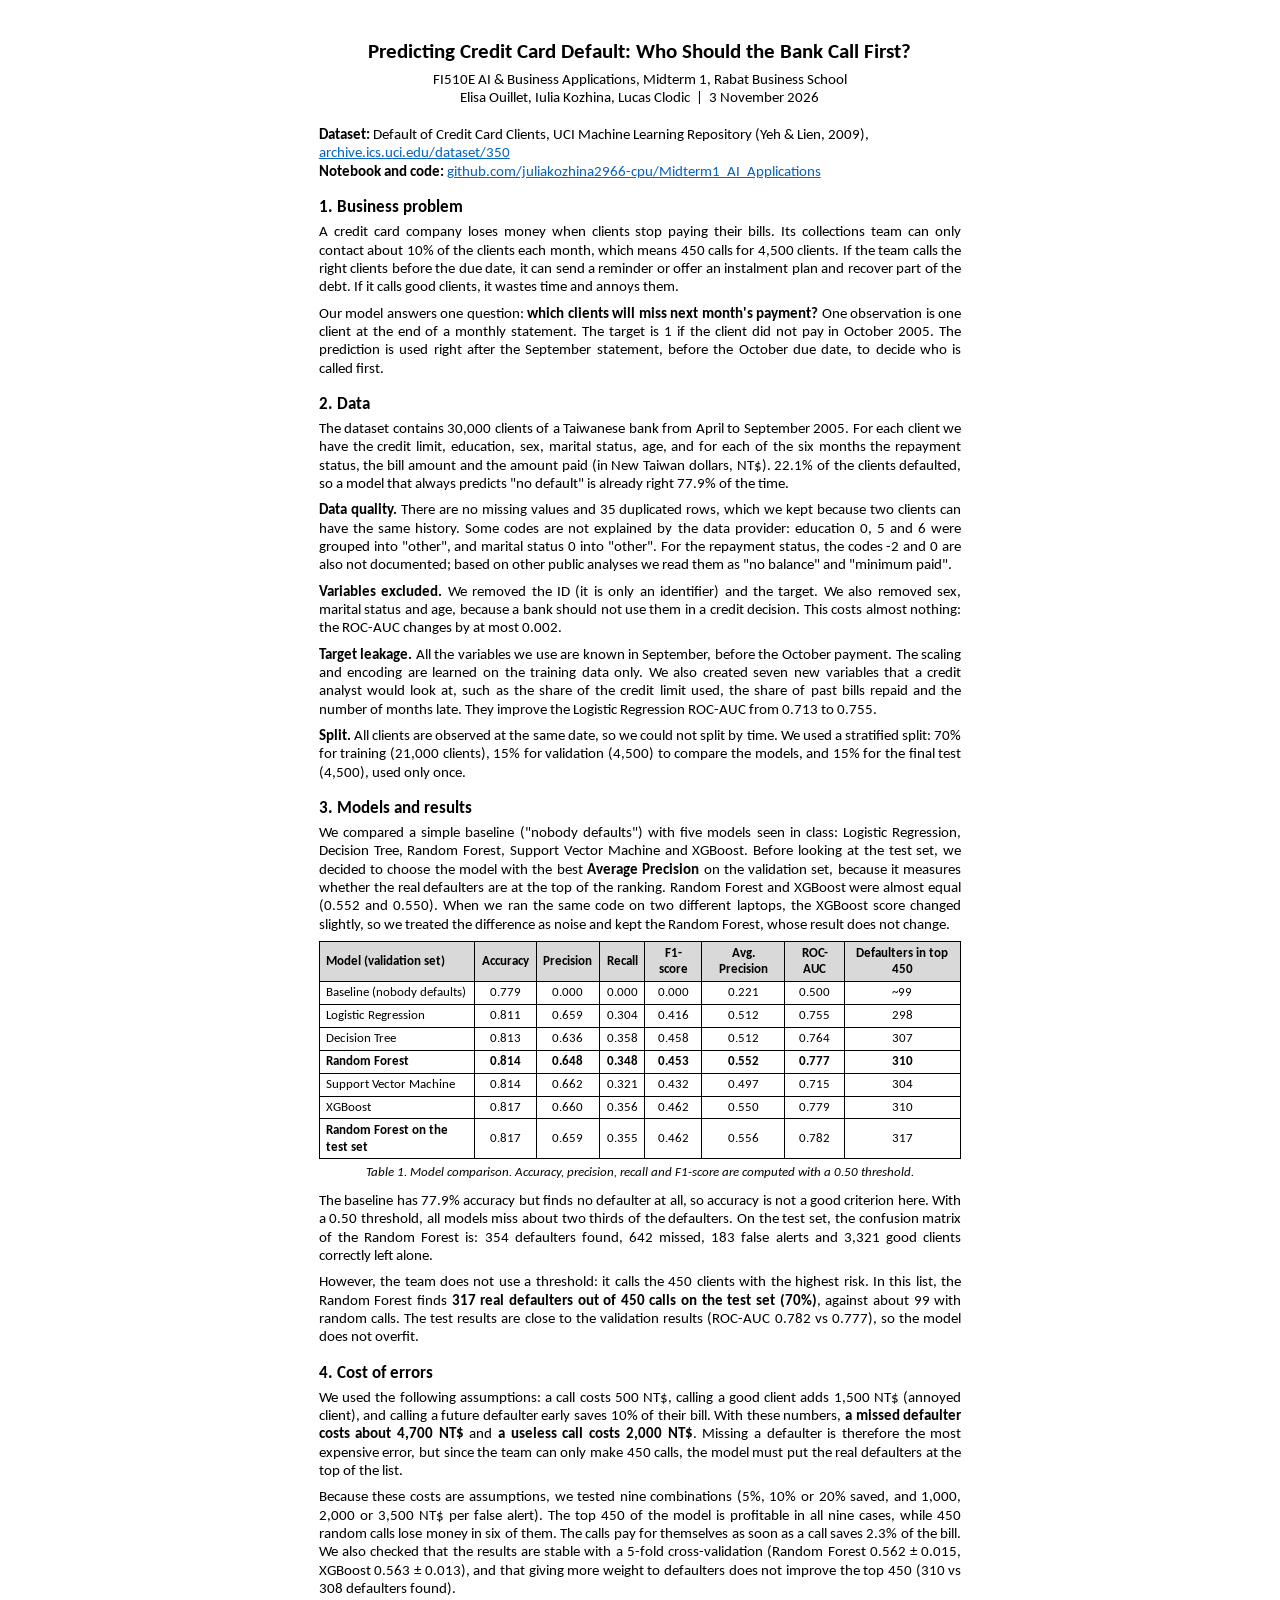
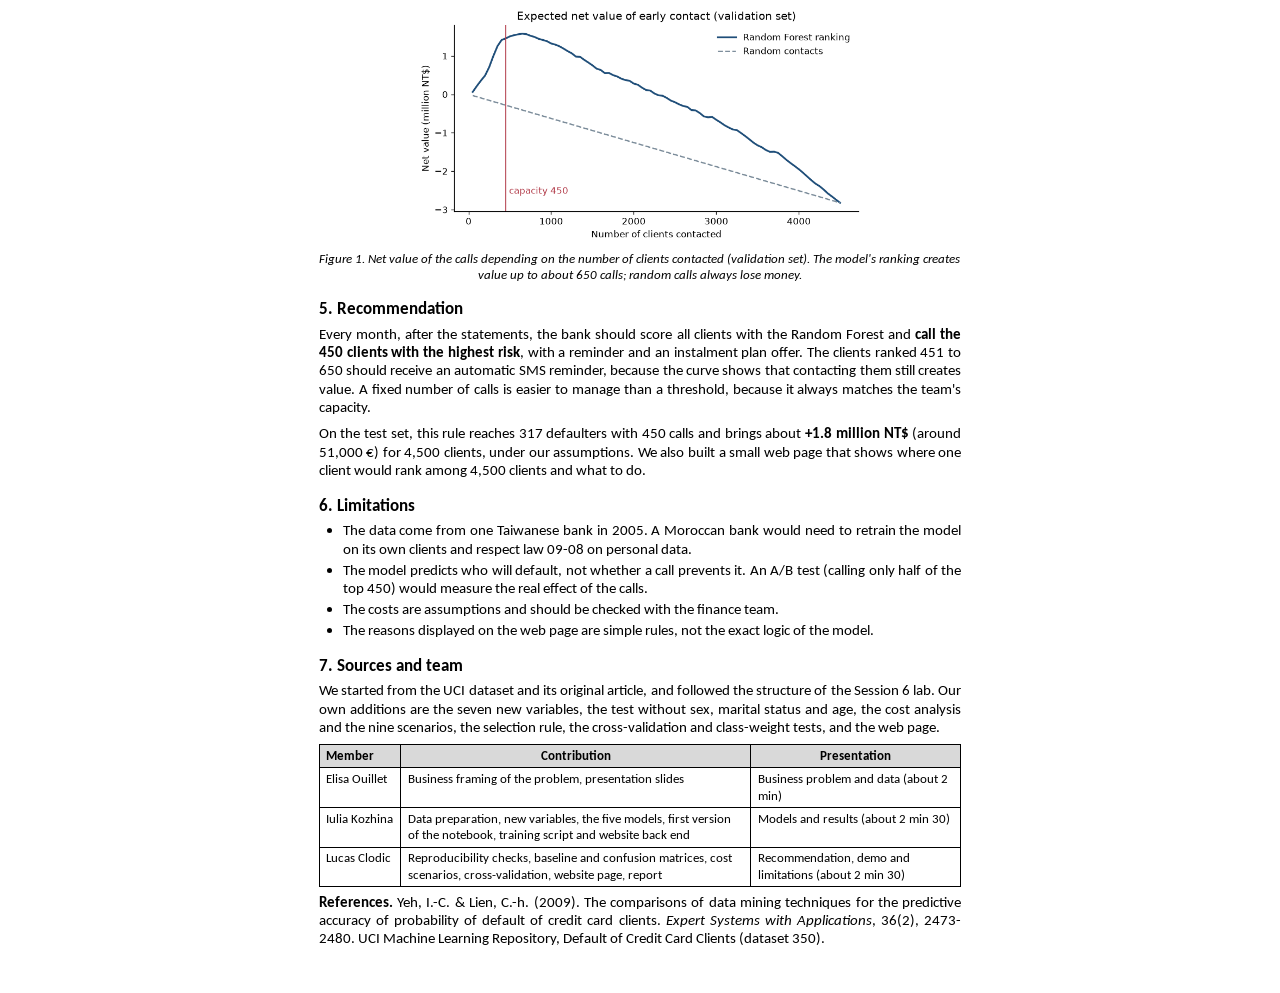
==== report/business_report.html @ 8e851d59 "Reorganise the repository: slides/, notes/, report/ and results/ The old reports/ folder mixed the d" ====
<!doctype html>
<html lang="en">
<head>
<meta charset="utf-8">
<title>FI510E Midterm 1 - Credit card default prediction - Business report</title>
<!-- Carlito has the same metrics as Calibri, Word's default font -->
<link rel="stylesheet" href="https://fonts.googleapis.com/css2?family=Carlito:ital,wght@0,400;0,700;1,400&display=swap">
<style>
  @page { size: A4; margin: 2cm; }
  body {
    font-family: Calibri, Carlito, Arial, sans-serif;
    font-size: 11pt;
    line-height: 1.25;
    color: #000;
    max-width: 17cm;
    margin: 0 auto;
    padding: 1cm 0;
  }
  @media print { body { padding: 0; max-width: none; } }
  .title { text-align: center; margin-bottom: 14pt; }
  .title h1 { font-size: 16pt; margin: 0 0 4pt; }
  .title p { margin: 0; text-align: center; }
  p.sources { text-align: left; }
  h2 { font-size: 12.5pt; margin: 12pt 0 4pt; break-after: avoid; }
  p { text-align: justify; margin: 0 0 6pt; }
  ul { margin: 0 0 6pt; padding-left: 18pt; }
  li { text-align: justify; margin-bottom: 2pt; }
  table { border-collapse: collapse; width: 100%; margin: 4pt 0 4pt; font-size: 10pt; break-inside: avoid; }
  th, td { border: 1px solid #000; padding: 2pt 5pt; text-align: center; }
  th { background: #d9d9d9; }
  td:first-child, th:first-child { text-align: left; }
  .caption { font-size: 9.5pt; font-style: italic; text-align: center; margin-bottom: 8pt; }
  .figure { text-align: center; margin: 6pt 0 2pt; break-inside: avoid; }
  .figure img { width: 70%; }
  .team td { text-align: left; vertical-align: top; }
  .team td:first-child { white-space: nowrap; }
  a { color: #0563c1; }
</style>
</head>
<body>

<div class="title">
  <h1>Predicting Credit Card Default: Who Should the Bank Call First?</h1>
  <p>FI510E AI &amp; Business Applications, Midterm 1, Rabat Business School</p>
  <p>Elisa Ouillet, Iulia Kozhina, Lucas Clodic &nbsp;|&nbsp; 3 November 2026</p>
</div>

<p class="sources"><b>Dataset:</b> Default of Credit Card Clients, UCI Machine Learning Repository (Yeh &amp; Lien, 2009),
<a href="https://archive.ics.uci.edu/dataset/350/default+of+credit+card+clients">archive.ics.uci.edu/dataset/350</a><br>
<b>Notebook and code:</b> <a href="https://github.com/juliakozhina2966-cpu/Midterm1_AI_Applications">github.com/juliakozhina2966-cpu/Midterm1_AI_Applications</a></p>

<h2>1. Business problem</h2>
<p>A credit card company loses money when clients stop paying their bills. Its collections team can only contact about 10% of the
clients each month, which means 450 calls for 4,500 clients. If the team calls the right clients before the due date, it can send a
reminder or offer an instalment plan and recover part of the debt. If it calls good clients, it wastes time and annoys them.</p>
<p>Our model answers one question: <b>which clients will miss next month's payment?</b> One observation is one client at the end of a
monthly statement. The target is 1 if the client did not pay in October 2005. The prediction is used right after the September
statement, before the October due date, to decide who is called first.</p>

<h2>2. Data</h2>
<p>The dataset contains 30,000 clients of a Taiwanese bank from April to September 2005. For each client we have the credit limit,
education, sex, marital status, age, and for each of the six months the repayment status, the bill amount and the amount paid
(in New Taiwan dollars, NT$). 22.1% of the clients defaulted, so a model that always predicts "no default" is already right 77.9% of the time.</p>
<p><b>Data quality.</b> There are no missing values and 35 duplicated rows, which we kept because two clients can have the same history.
Some codes are not explained by the data provider: education 0, 5 and 6 were grouped into "other", and marital status 0 into "other".
For the repayment status, the codes -2 and 0 are also not documented; based on other public analyses we read them as "no balance"
and "minimum paid".</p>
<p><b>Variables excluded.</b> We removed the ID (it is only an identifier) and the target. We also removed sex, marital status and age,
because a bank should not use them in a credit decision. This costs almost nothing: the ROC-AUC changes by at most 0.002.</p>
<p><b>Target leakage.</b> All the variables we use are known in September, before the October payment. The scaling and encoding are
learned on the training data only. We also created seven new variables that a credit analyst would look at, such as the share of the
credit limit used, the share of past bills repaid and the number of months late. They improve the Logistic Regression ROC-AUC from 0.713 to 0.755.</p>
<p><b>Split.</b> All clients are observed at the same date, so we could not split by time. We used a stratified split:
70% for training (21,000 clients), 15% for validation (4,500) to compare the models, and 15% for the final test (4,500), used only once.</p>

<h2>3. Models and results</h2>
<p>We compared a simple baseline ("nobody defaults") with five models seen in class: Logistic Regression, Decision Tree,
Random Forest, Support Vector Machine and XGBoost. Before looking at the test set, we decided to choose the model with the best
<b>Average Precision</b> on the validation set, because it measures whether the real defaulters are at the top of the ranking.
Random Forest and XGBoost were almost equal (0.552 and 0.550). When we ran the same code on two different laptops, the XGBoost score
changed slightly, so we treated the difference as noise and kept the Random Forest, whose result does not change.</p>

<table>
  <tr><th>Model (validation set)</th><th>Accuracy</th><th>Precision</th><th>Recall</th><th>F1-score</th><th>Avg. Precision</th><th>ROC-AUC</th><th>Defaulters in top 450</th></tr>
  <tr><td>Baseline (nobody defaults)</td><td>0.779</td><td>0.000</td><td>0.000</td><td>0.000</td><td>0.221</td><td>0.500</td><td>~99</td></tr>
  <tr><td>Logistic Regression</td><td>0.811</td><td>0.659</td><td>0.304</td><td>0.416</td><td>0.512</td><td>0.755</td><td>298</td></tr>
  <tr><td>Decision Tree</td><td>0.813</td><td>0.636</td><td>0.358</td><td>0.458</td><td>0.512</td><td>0.764</td><td>307</td></tr>
  <tr><td><b>Random Forest</b></td><td><b>0.814</b></td><td><b>0.648</b></td><td><b>0.348</b></td><td><b>0.453</b></td><td><b>0.552</b></td><td><b>0.777</b></td><td><b>310</b></td></tr>
  <tr><td>Support Vector Machine</td><td>0.814</td><td>0.662</td><td>0.321</td><td>0.432</td><td>0.497</td><td>0.715</td><td>304</td></tr>
  <tr><td>XGBoost</td><td>0.817</td><td>0.660</td><td>0.356</td><td>0.462</td><td>0.550</td><td>0.779</td><td>310</td></tr>
  <tr><td><b>Random Forest on the test set</b></td><td>0.817</td><td>0.659</td><td>0.355</td><td>0.462</td><td>0.556</td><td>0.782</td><td>317</td></tr>
</table>
<p class="caption">Table 1. Model comparison. Accuracy, precision, recall and F1-score are computed with a 0.50 threshold.</p>

<p>The baseline has 77.9% accuracy but finds no defaulter at all, so accuracy is not a good criterion here. With a 0.50 threshold, all
models miss about two thirds of the defaulters. On the test set, the confusion matrix of the Random Forest is: 354 defaulters found,
642 missed, 183 false alerts and 3,321 good clients correctly left alone.</p>
<p>However, the team does not use a threshold: it calls the 450 clients with the highest risk. In this list, the Random Forest finds
<b>317 real defaulters out of 450 calls on the test set (70%)</b>, against about 99 with random calls. The test results are close to the
validation results (ROC-AUC 0.782 vs 0.777), so the model does not overfit.</p>

<h2>4. Cost of errors</h2>
<p>We used the following assumptions: a call costs 500 NT$, calling a good client adds 1,500 NT$ (annoyed client), and calling a future
defaulter early saves 10% of their bill. With these numbers, <b>a missed defaulter costs about 4,700 NT$</b> and <b>a useless call costs
2,000 NT$</b>. Missing a defaulter is therefore the most expensive error, but since the team can only make 450 calls, the model must
put the real defaulters at the top of the list.</p>
<p>Because these costs are assumptions, we tested nine combinations (5%, 10% or 20% saved, and 1,000, 2,000 or 3,500 NT$ per
false alert). The top 450 of the model is profitable in all nine cases, while 450 random calls lose money in six of them. The calls
pay for themselves as soon as a call saves 2.3% of the bill. We also checked that the results are stable with a 5-fold
cross-validation (Random Forest 0.562 ± 0.015, XGBoost 0.563 ± 0.013), and that giving more weight to defaulters does not improve the
top 450 (310 vs 308 defaulters found).</p>

<div class="figure"><img src="../results/figures/03_cost_curve.png" alt="Net value of the calls depending on the number of clients contacted, for the Random Forest ranking and for random calls">
<p class="caption">Figure 1. Net value of the calls depending on the number of clients contacted (validation set). The model's ranking
creates value up to about 650 calls; random calls always lose money.</p></div>

<h2>5. Recommendation</h2>
<p>Every month, after the statements, the bank should score all clients with the Random Forest and <b>call the 450 clients with the
highest risk</b>, with a reminder and an instalment plan offer. The clients ranked 451 to 650 should receive an automatic SMS reminder,
because the curve shows that contacting them still creates value. A fixed number of calls is easier to manage than a threshold,
because it always matches the team's capacity.</p>
<p>On the test set, this rule reaches 317 defaulters with 450 calls and brings about <b>+1.8 million NT$</b> (around 51,000 €) for
4,500 clients, under our assumptions. We also built a small web page that shows where one client would rank among 4,500 clients and what to do.</p>

<h2>6. Limitations</h2>
<ul>
  <li>The data come from one Taiwanese bank in 2005. A Moroccan bank would need to retrain the model on its own clients and respect law 09-08 on personal data.</li>
  <li>The model predicts who will default, not whether a call prevents it. An A/B test (calling only half of the top 450) would measure the real effect of the calls.</li>
  <li>The costs are assumptions and should be checked with the finance team.</li>
  <li>The reasons displayed on the web page are simple rules, not the exact logic of the model.</li>
</ul>

<h2>7. Sources and team</h2>
<p>We started from the UCI dataset and its original article, and followed the structure of the Session 6 lab. Our own additions are the
seven new variables, the test without sex, marital status and age, the cost analysis and the nine scenarios, the selection rule,
the cross-validation and class-weight tests, and the web page.</p>

<table class="team">
  <tr><th>Member</th><th>Contribution</th><th>Presentation</th></tr>
  <tr><td>Elisa Ouillet</td><td>Business framing of the problem, presentation slides</td><td>Business problem and data (about 2 min)</td></tr>
  <tr><td>Iulia Kozhina</td><td>Data preparation, new variables, the five models, first version of the notebook, training script and website back end</td><td>Models and results (about 2 min 30)</td></tr>
  <tr><td>Lucas Clodic</td><td>Reproducibility checks, baseline and confusion matrices, cost scenarios, cross-validation, website page, report</td><td>Recommendation, demo and limitations (about 2 min 30)</td></tr>
</table>

<p><b>References.</b> Yeh, I.-C. &amp; Lien, C.-h. (2009). The comparisons of data mining techniques for the predictive accuracy of
probability of default of credit card clients. <i>Expert Systems with Applications</i>, 36(2), 2473-2480.
UCI Machine Learning Repository, Default of Credit Card Clients (dataset 350).</p>

</body>
</html>
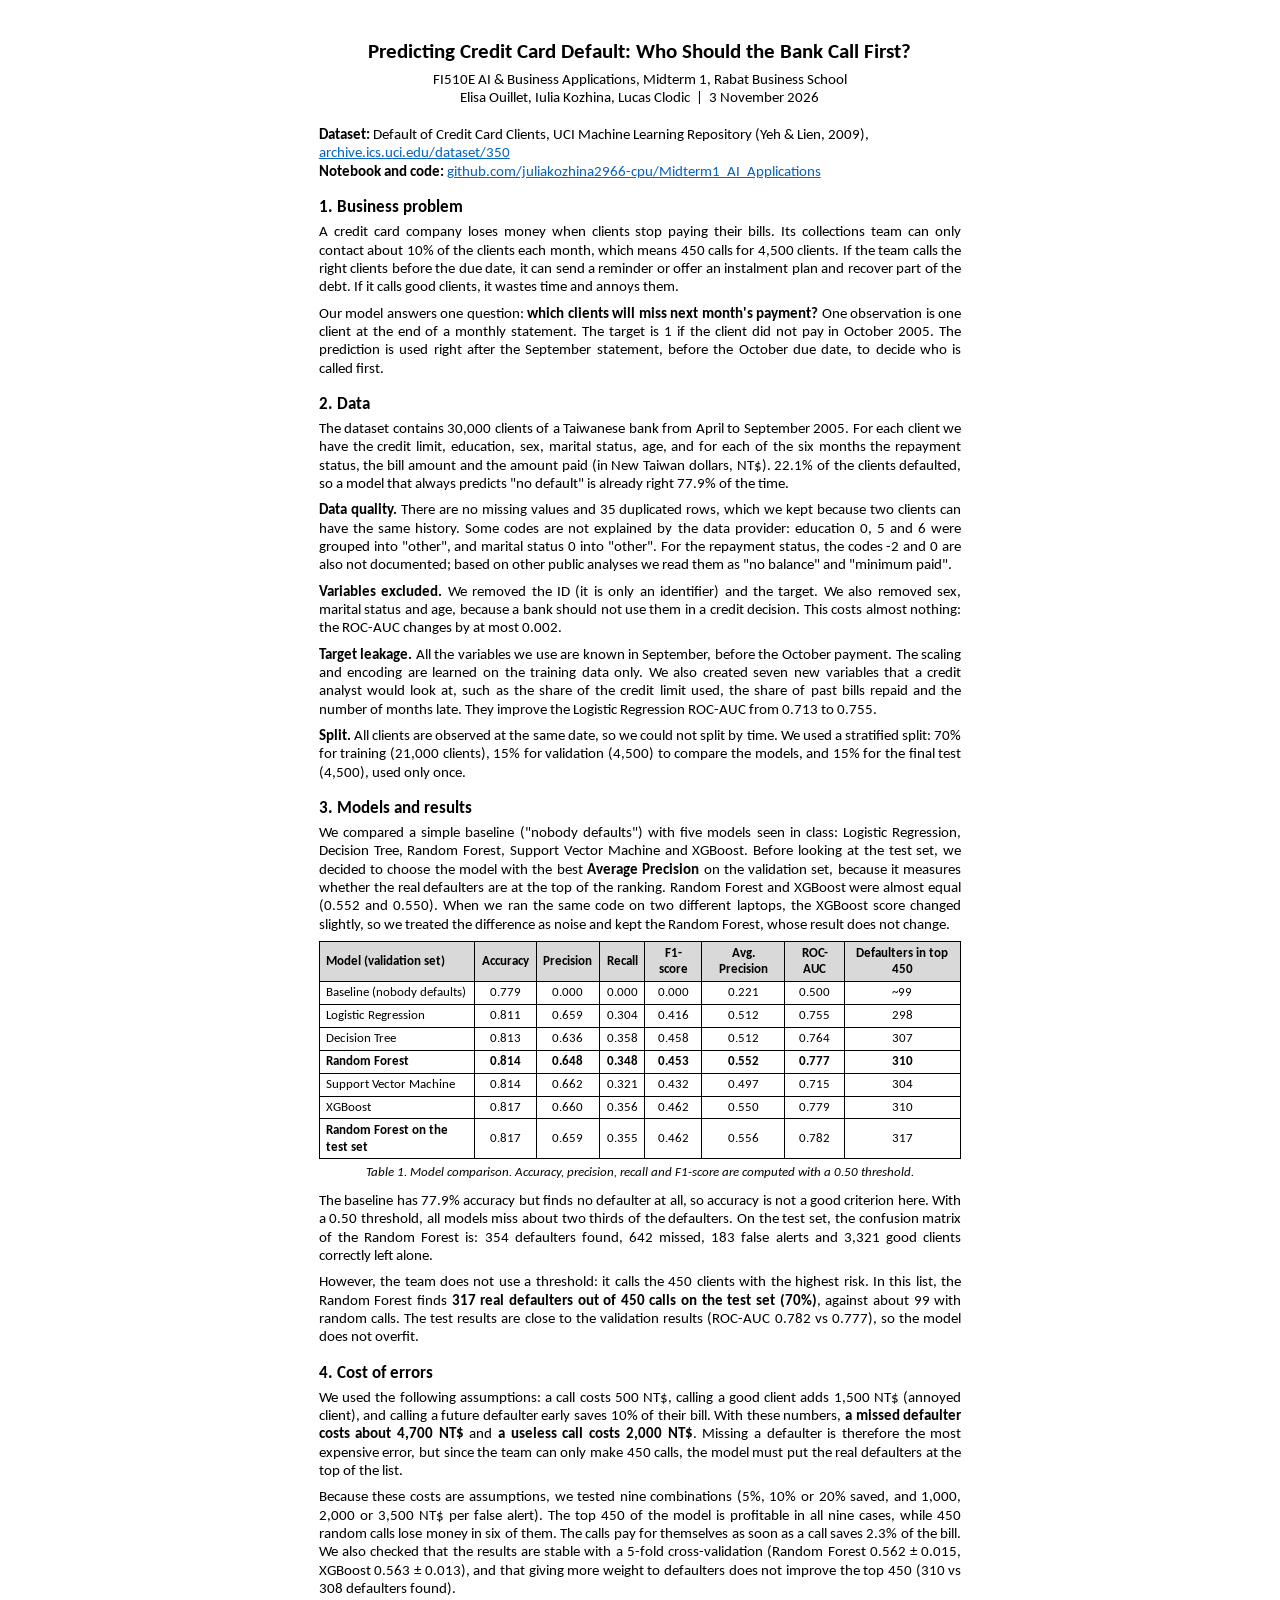
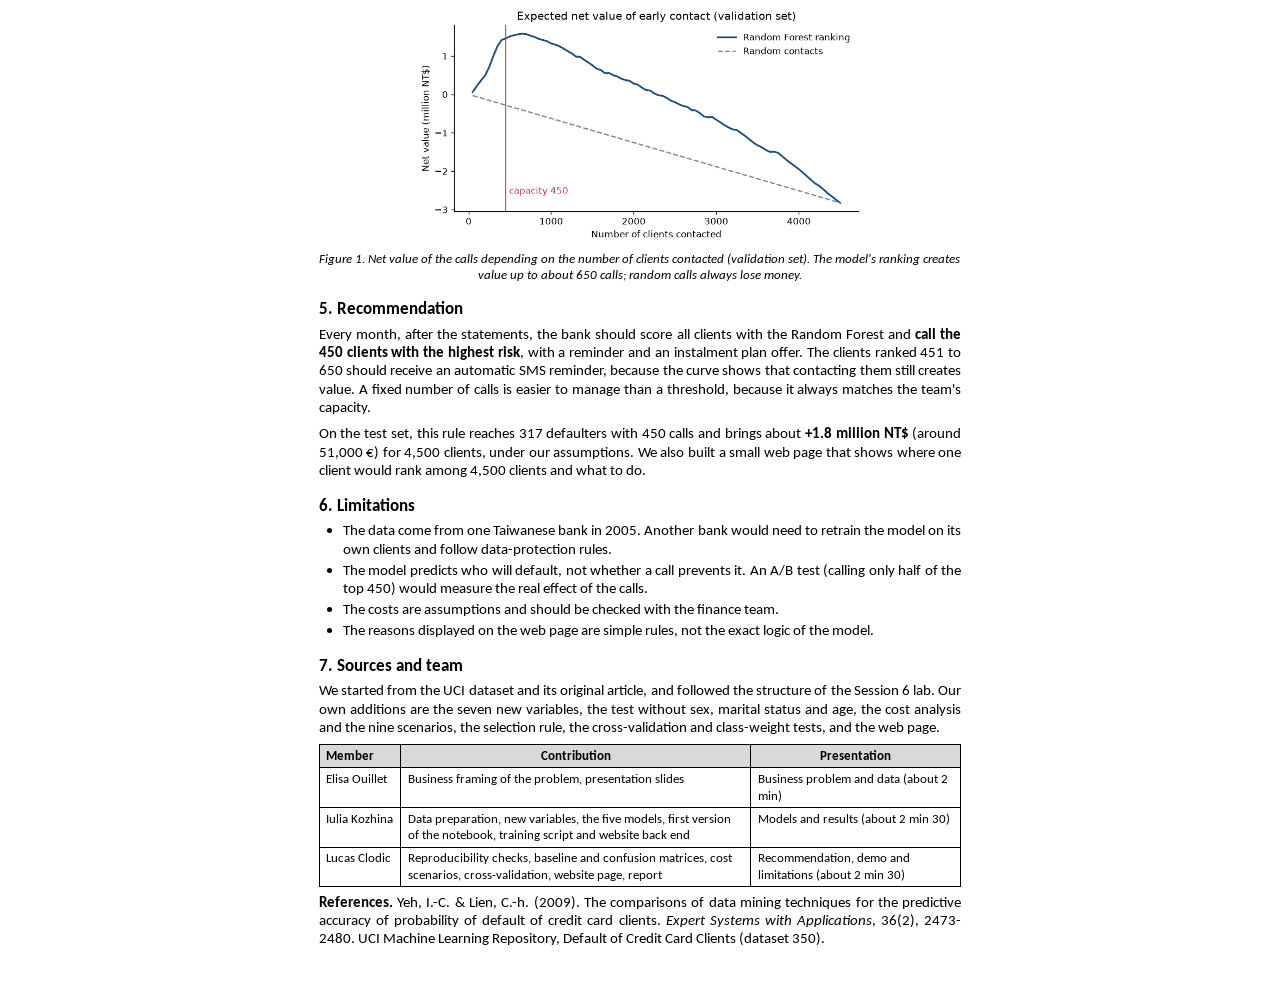
==== commit 0a3b44f3: "Limits: drop the Morocco-specific wording The brief does not ask for a Moroccan context, so the "old" ====
--- a/report/business_report.html
+++ b/report/business_report.html
@@ -124,7 +124,7 @@
 
 <h2>6. Limitations</h2>
 <ul>
-  <li>The data come from one Taiwanese bank in 2005. A Moroccan bank would need to retrain the model on its own clients and respect law 09-08 on personal data.</li>
+  <li>The data come from one Taiwanese bank in 2005. Another bank would need to retrain the model on its own clients and follow data-protection rules.</li>
   <li>The model predicts who will default, not whether a call prevents it. An A/B test (calling only half of the top 450) would measure the real effect of the calls.</li>
   <li>The costs are assumptions and should be checked with the finance team.</li>
   <li>The reasons displayed on the web page are simple rules, not the exact logic of the model.</li>
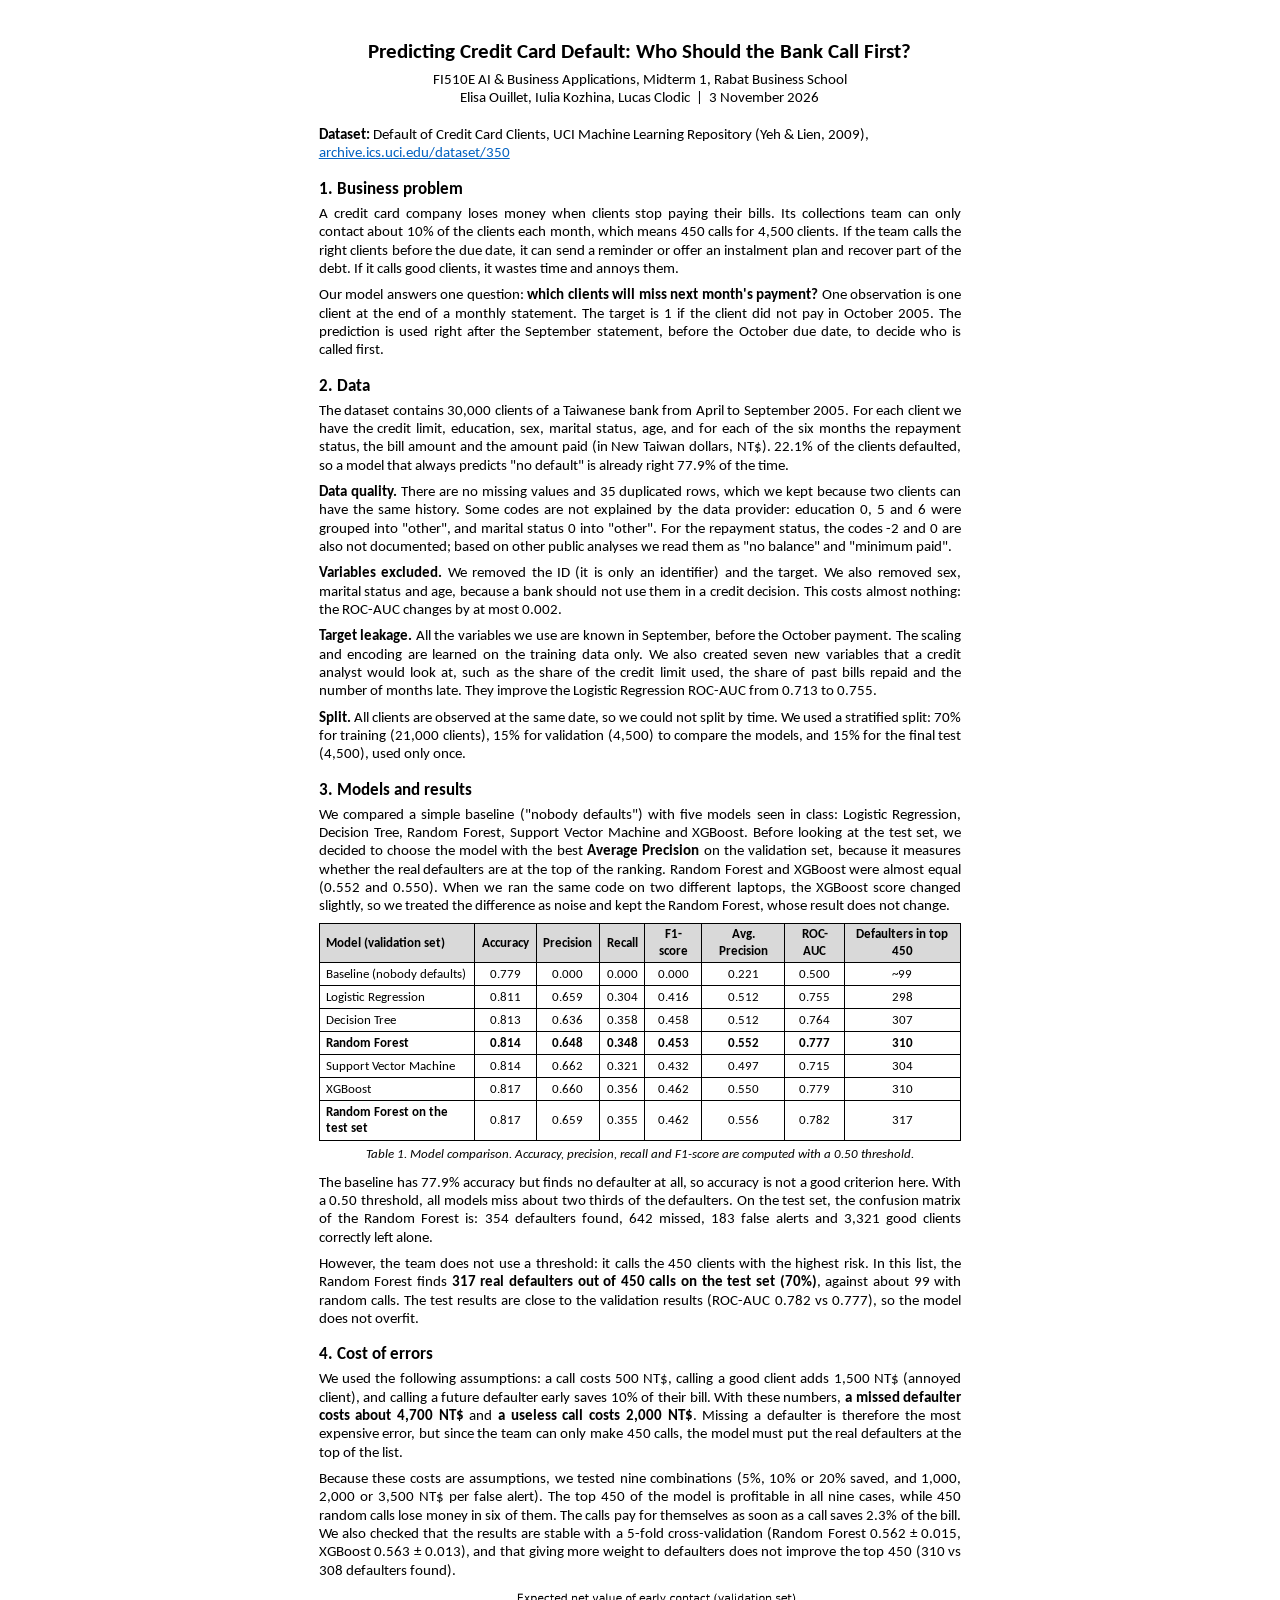
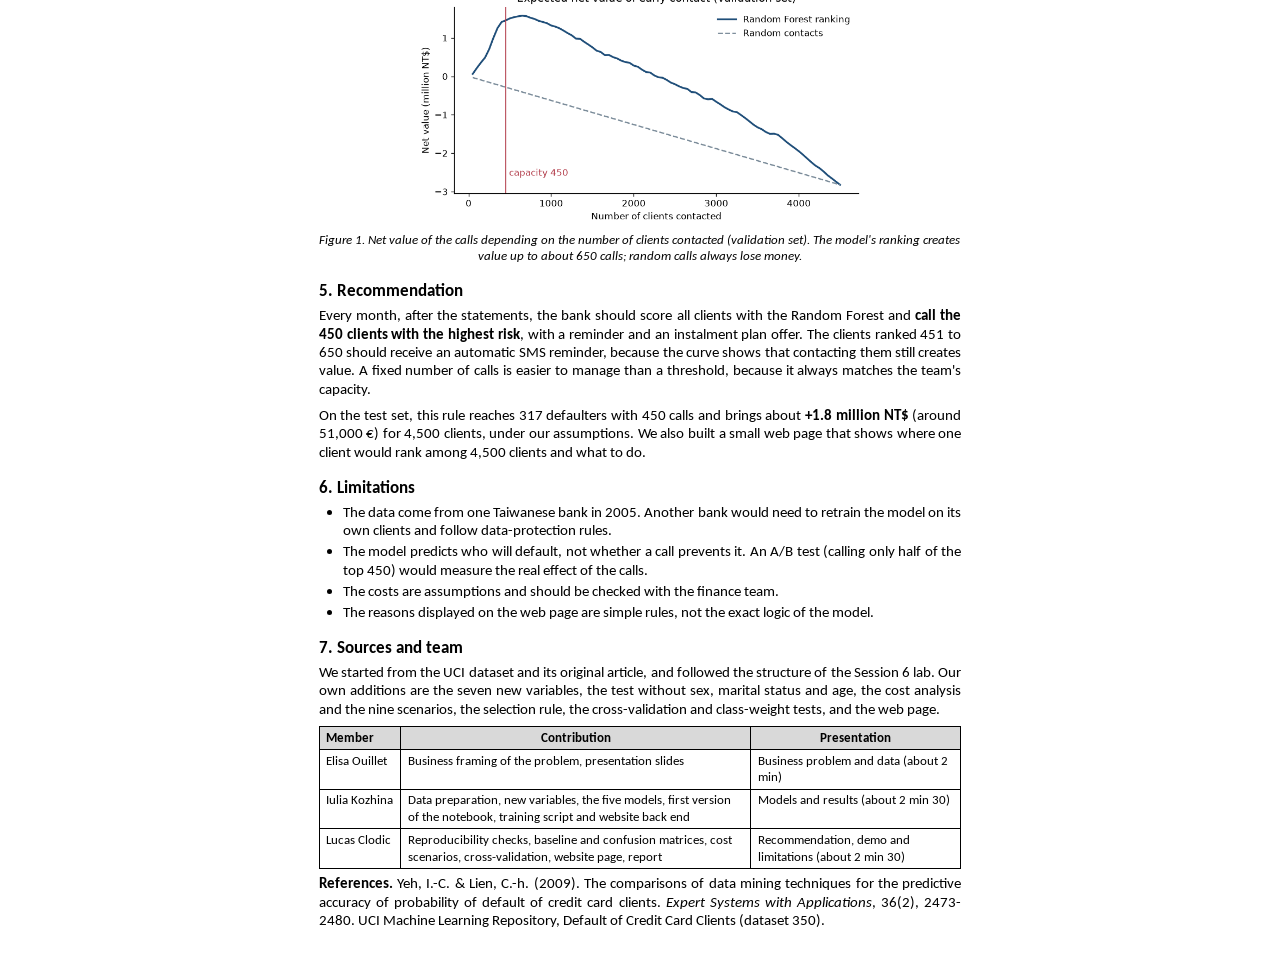
==== commit c29a077f: "Report: keep only the dataset source link in the header The brief asks for the source link of the or" ====
--- a/report/business_report.html
+++ b/report/business_report.html
@@ -46,8 +46,7 @@
 </div>
 
 <p class="sources"><b>Dataset:</b> Default of Credit Card Clients, UCI Machine Learning Repository (Yeh &amp; Lien, 2009),
-<a href="https://archive.ics.uci.edu/dataset/350/default+of+credit+card+clients">archive.ics.uci.edu/dataset/350</a><br>
-<b>Notebook and code:</b> <a href="https://github.com/juliakozhina2966-cpu/Midterm1_AI_Applications">github.com/juliakozhina2966-cpu/Midterm1_AI_Applications</a></p>
+<a href="https://archive.ics.uci.edu/dataset/350/default+of+credit+card+clients">archive.ics.uci.edu/dataset/350</a></p>
 
 <h2>1. Business problem</h2>
 <p>A credit card company loses money when clients stop paying their bills. Its collections team can only contact about 10% of the
